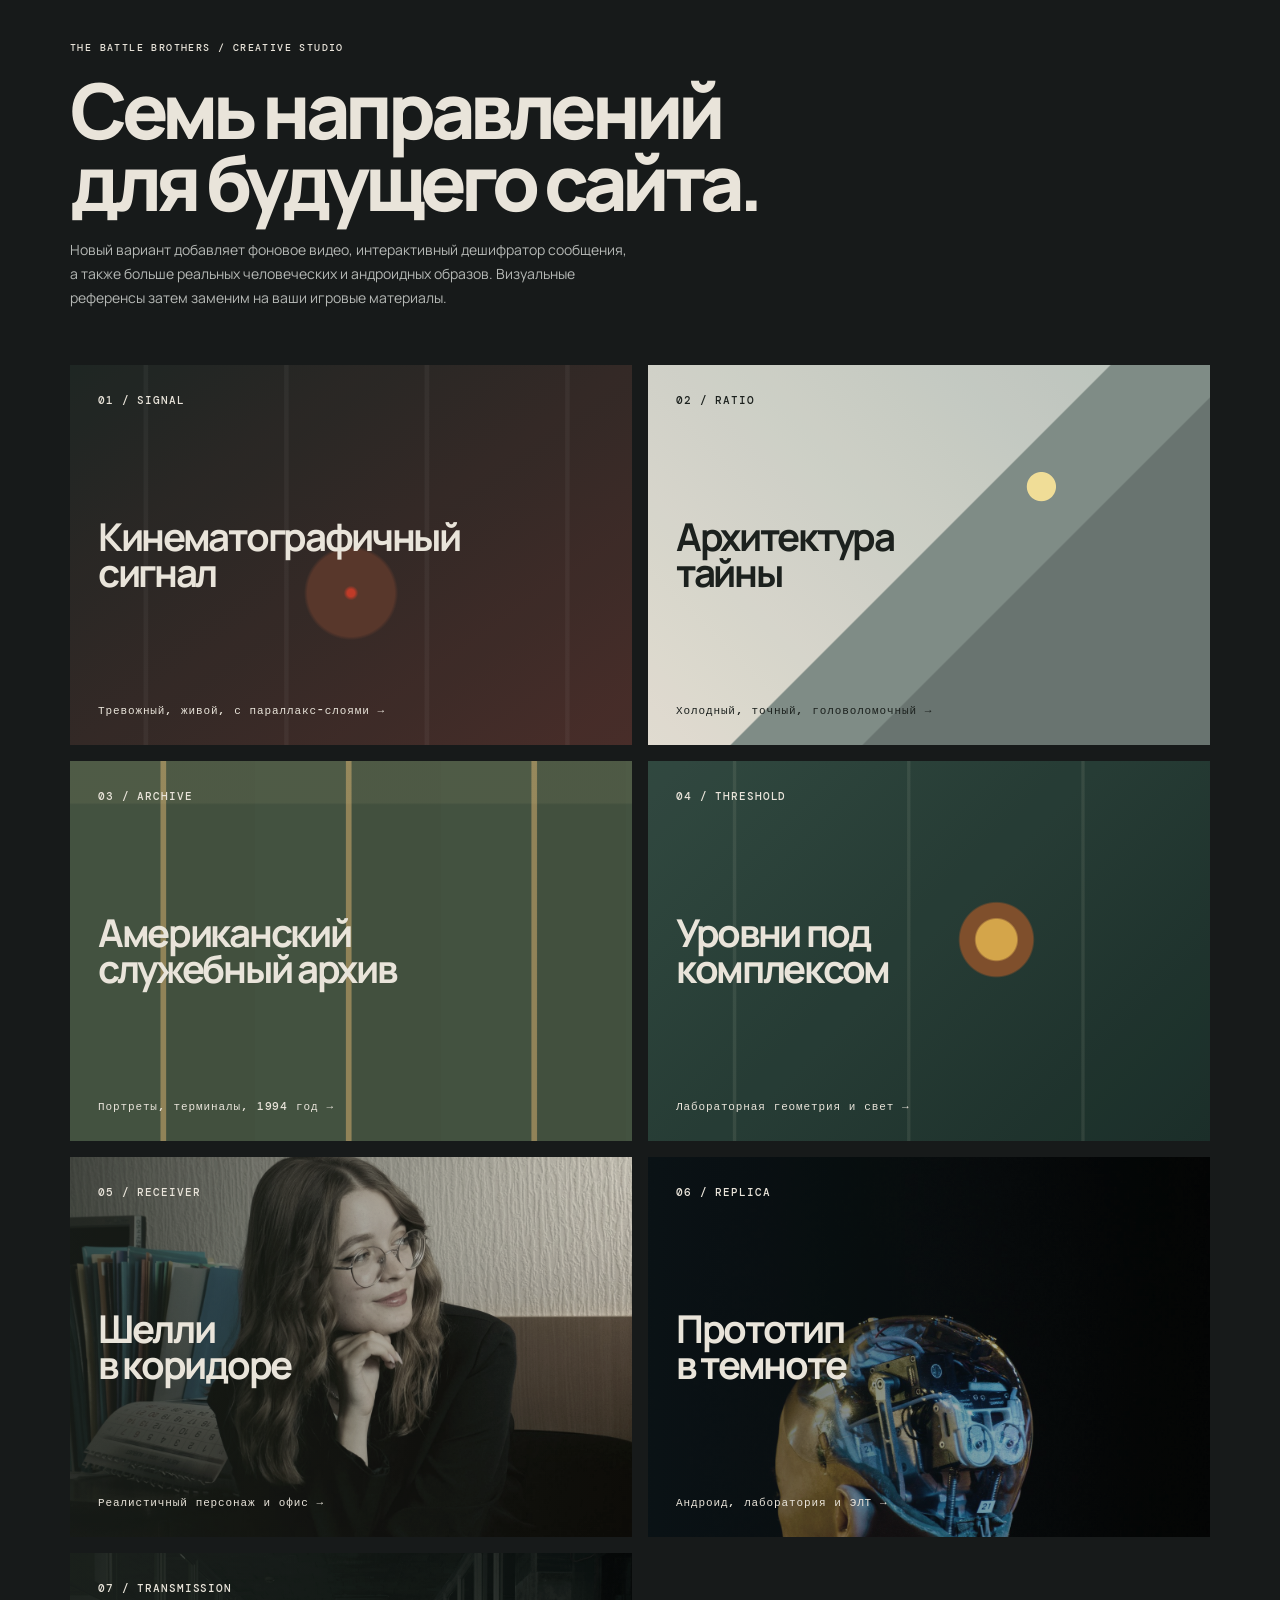
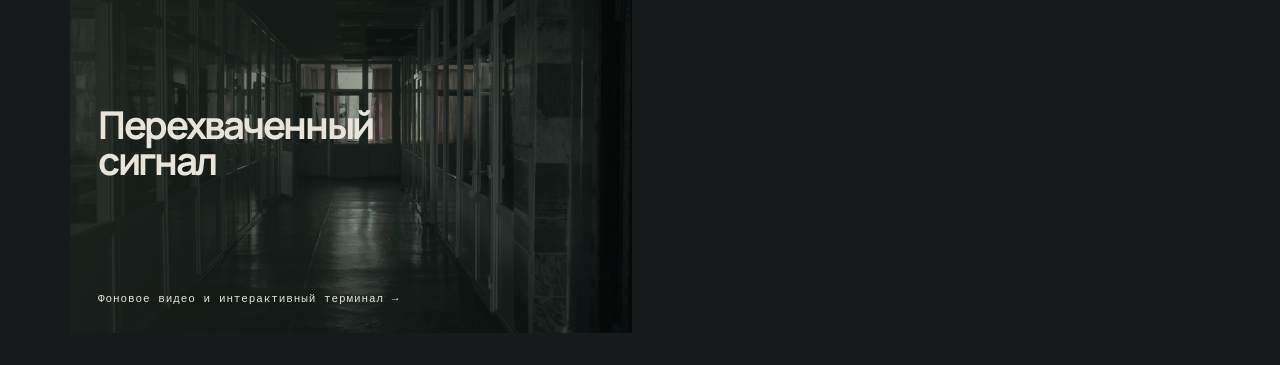
==== index.html @ 4add0824 "Initial commit" ====
<!doctype html>
<html lang="ru">
  <head>
    <meta charset="UTF-8" />
    <meta name="viewport" content="width=device-width, initial-scale=1.0" />
    <title>The Battle Brothers — варианты главной</title>
    <link rel="stylesheet" href="concepts.css" />
    <link rel="stylesheet" href="picker-v2.css" />
    <link rel="stylesheet" href="picker-real.css" />
  </head>
  <body class="choose-page">
    <main class="concept-picker">
      <p class="overline">THE BATTLE BROTHERS / CREATIVE STUDIO</p>
      <h1>Семь направлений<br />для будущего сайта.</h1>
      <p class="picker-copy">Новый вариант добавляет фоновое видео, интерактивный дешифратор сообщения, а также больше реальных человеческих и андроидных образов. Визуальные референсы затем заменим на ваши игровые материалы.</p>
      <div class="concept-cards">
        <a class="concept-card signal-card" href="concept-01.html"><span>01 / SIGNAL</span><strong>Кинематографичный<br />сигнал</strong><em>Тревожный, живой, с параллакс-слоями →</em></a>
        <a class="concept-card ratio-card" href="concept-02.html"><span>02 / RATIO</span><strong>Архитектура<br />тайны</strong><em>Холодный, точный, головоломочный →</em></a>
        <a class="concept-card archive-card" href="concept-03.html"><span>03 / ARCHIVE</span><strong>Американский<br />служебный архив</strong><em>Портреты, терминалы, 1994 год →</em></a>
        <a class="concept-card threshold-card" href="concept-04.html"><span>04 / THRESHOLD</span><strong>Уровни под<br />комплексом</strong><em>Лабораторная геометрия и свет →</em></a>
        <a class="concept-card shelley-card" href="concept-05.html"><span>05 / RECEIVER</span><strong>Шелли<br />в коридоре</strong><em>Реалистичный персонаж и офис →</em></a>
        <a class="concept-card android-card" href="concept-06.html"><span>06 / REPLICA</span><strong>Прототип<br />в темноте</strong><em>Андроид, лаборатория и ЭЛТ →</em></a>
        <a class="concept-card broadcast-card" href="concept-07.html"><span>07 / TRANSMISSION</span><strong>Перехваченный<br />сигнал</strong><em>Фоновое видео и интерактивный терминал →</em></a>
      </div>
    </main>
  </body>
</html>
---- concepts.css ----
@import url('https://fonts.googleapis.com/css2?family=DM+Mono:wght@400;500&family=Manrope:wght@400;500;600;700;800&family=Playfair+Display:ital,wght@0,600;0,700;1,600;1,700&display=swap');
:root{--paper:#e9e4da;--ink:#131516;--red:#e2442e;--muted:#8e908d;--line:rgba(255,255,255,.2)}*{box-sizing:border-box}html{scroll-behavior:smooth}body{margin:0;font-family:Manrope,Arial,sans-serif;background:#111;color:var(--paper)}a{text-decoration:none;color:inherit}.overline{font:500 10px/1.2 'DM Mono',monospace;letter-spacing:.14em;text-transform:uppercase}.choose-page{min-height:100vh;background:#171a1a;display:grid;place-items:center;padding:32px}.concept-picker{width:min(1140px,100%)}.concept-picker h1{font-size:clamp(40px,6vw,82px);line-height:.94;letter-spacing:-.07em;margin:20px 0;font-weight:800}.picker-copy{max-width:560px;color:#b5b8b5;line-height:1.7;font-size:14px}.concept-cards{display:grid;grid-template-columns:1fr 1fr;gap:16px;margin-top:55px}.concept-card{height:380px;padding:28px;display:flex;flex-direction:column;justify-content:space-between;position:relative;overflow:hidden;transition:transform .35s ease}.concept-card:hover{transform:translateY(-8px)}.concept-card:before{content:"";position:absolute;inset:0;opacity:.9;transition:transform .5s ease}.concept-card:hover:before{transform:scale(1.06)}.signal-card{background:#342623}.signal-card:before{background:radial-gradient(circle at 50% 60%,#cf3e29 0 1%,#5d392c 2% 12%,transparent 13%),repeating-linear-gradient(90deg,transparent 0 13%,#ffffff0c 13.2% 13.8%,transparent 14% 25%),linear-gradient(145deg,#1c2624,#4b2e2a)}.ratio-card{background:#d6d0c2;color:#1c211e}.ratio-card:before{background:radial-gradient(circle at 70% 32%,#f3df93 0 3%,transparent 3.2%),linear-gradient(135deg,transparent 0 49%,#768580 49.2% 63%,#5e6b68 63.2% 100%),linear-gradient(45deg,#e2ddd2,#b6c1bb)}.concept-card>*{position:relative;z-index:1}.concept-card span,.concept-card em{font:500 11px 'DM Mono',monospace;letter-spacing:.08em;font-style:normal}.concept-card strong{font-size:clamp(27px,3vw,45px);line-height:.94;letter-spacing:-.06em}.studio-nav{height:78px;position:absolute;z-index:10;left:0;right:0;top:0;padding:0 4vw;display:flex;align-items:center;justify-content:space-between;border-bottom:1px solid var(--line)}.wordmark{font:800 13px/.77 Manrope,sans-serif;letter-spacing:-.07em;position:relative}.wordmark span{font:500 7px/1 'DM Mono',monospace;letter-spacing:.18em;display:block;margin-bottom:3px}.wordmark i{font:400 6px Manrope;position:absolute;top:0;margin-left:3px}.studio-nav nav{display:flex;align-items:center;height:100%;gap:25px;font-size:11px;font-weight:700}.studio-nav nav>a,.dropdown button{border:0;background:transparent;color:inherit;font:inherit;cursor:pointer;padding:31px 0}.dropdown{height:100%;display:flex;align-items:center;position:relative}.dropdown button b{font-size:16px;font-weight:400;margin-left:5px}.drop-panel{position:absolute;top:70px;left:-18px;width:186px;padding:12px;background:#1c201f;border:1px solid #ffffff20;visibility:hidden;opacity:0;transform:translateY(-7px);transition:.2s}.dropdown:hover .drop-panel,.dropdown:focus-within .drop-panel{visibility:visible;opacity:1;transform:translateY(0)}.drop-panel a{display:flex;justify-content:space-between;padding:9px 8px;font:500 10px 'DM Mono',monospace;letter-spacing:.04em}.drop-panel a:hover{background:#ffffff12}.sub-item{margin:0 8px 5px;padding-left:9px;border-left:1px solid #e2442e}.sub-item a{font-size:9px;color:#ddd}.menu-toggle{display:none;background:transparent;border:0;color:inherit;font-size:22px}.signal{background:#111414}.signal-hero{height:100svh;min-height:680px;position:relative;overflow:hidden;background:radial-gradient(ellipse at 50% 75%,#5c342d 0%,#212525 29%,#111414 66%)}.noise{position:absolute;inset:0;opacity:.16;background-image:url("data:image/svg+xml,%3Csvg viewBox='0 0 160 160' xmlns='http://www.w3.org/2000/svg'%3E%3Cfilter id='n'%3E%3CfeTurbulence type='fractalNoise' baseFrequency='.95' numOctaves='3' stitchTiles='stitch'/%3E%3C/filter%3E%3Crect width='100%25' height='100%25' filter='url(%23n)' opacity='.7'/%3E%3C/svg%3E")}.signal-grid{position:absolute;inset:0;background:linear-gradient(90deg,transparent 49.85%,#c7d5c115 50%,transparent 50.15%),repeating-linear-gradient(90deg,transparent 0 12.4%,#d4d6d00c 12.5% 12.6%)}.office-frame{position:absolute;width:min(950px,82vw);height:68%;bottom:-2%;left:50%;transform:translateX(-50%);border:1px solid #cfddd32c;background:linear-gradient(#c4d5d30d 0 12%,transparent 12.6% 100%),repeating-linear-gradient(90deg,transparent 0 19%,#e0e9df12 19.1% 19.35%,transparent 19.45% 39%)}.office-frame span{position:absolute;background:#d7c17b}.office-frame span:nth-child(1),.office-frame span:nth-child(2){width:30%;height:3px;top:39%}.office-frame span:nth-child(1){left:0;transform:rotate(-11deg)}.office-frame span:nth-child(2){right:0;transform:rotate(11deg)}.office-frame span:nth-child(3),.office-frame span:nth-child(4){height:35%;width:3px;top:39%}.office-frame span:nth-child(3){left:17%}.office-frame span:nth-child(4){right:17%}.door-glow{position:absolute;left:50%;bottom:0;transform:translateX(-50%);width:min(290px,30vw);height:52%;background:radial-gradient(ellipse at center 74%,#e9cf9d 0%,#b96a4d 8%,#1c2222 46%,transparent 70%);filter:blur(6px)}.red-line{position:absolute;left:0;right:0;bottom:18%;height:2px;background:#ec3e2d;box-shadow:0 0 16px 3px #ef372a80}.hero-topline,.system-id{position:absolute;left:4vw;right:4vw;top:105px;display:flex;justify-content:space-between;font:500 9px 'DM Mono',monospace;letter-spacing:.1em;color:#ccc6b8}.signal-copy{position:absolute;z-index:2;top:50%;left:50%;width:min(840px,90vw);transform:translate(-50%,-43%);text-align:center}.signal-copy h1,.ratio-copy h1{font-size:clamp(78px,15vw,190px);line-height:.7;letter-spacing:-.1em;margin:20px 0 32px;font-weight:800}.signal-copy h1 i{font-family:'Playfair Display',serif;font-weight:600;color:#df4934}.hero-description{font-size:14px;margin-bottom:27px}.sharp-button{display:inline-flex;gap:42px;background:#e14630;padding:16px 18px 16px 22px;font:700 11px 'DM Mono',monospace;letter-spacing:.06em;transition:background .2s}.sharp-button:hover{background:#f0654e}.sharp-button b{font-size:17px;line-height:8px}.case-number{position:absolute;right:4vw;bottom:56px;text-align:right;font:500 9px/1.5 'DM Mono',monospace;color:#d8d4ca}.case-number strong{font-size:13px}.explore{position:absolute;bottom:44px;left:4vw;font:500 9px 'DM Mono',monospace;text-transform:uppercase;letter-spacing:.1em}.explore span{font-size:16px;margin-left:4px}.case-section{padding:130px 8vw 100px;background:#ded7ca;color:#1b1d1b}.case-section .overline{color:#c63e2e}.case-title{display:grid;grid-template-columns:1.2fr .8fr;gap:80px;align-items:end}.case-title h2,.studio-cta h2,.ratio-about h2,.ratio-contact h2{font-size:clamp(42px,6vw,88px);line-height:.91;letter-spacing:-.075em;margin:25px 0 0}.case-title h2 i,.studio-cta h2 i,.ratio-about h2 i,.ratio-contact h2 i{font-family:'Playfair Display',serif;font-weight:600}.case-title p{font-size:13px;line-height:1.8;margin:0;max-width:390px}.case-facts{display:grid;grid-template-columns:repeat(3,1fr);margin-top:110px;border-top:1px solid #1b1d1b44}.case-facts article{padding:20px 15px;border-right:1px solid #1b1d1b44;display:grid;gap:4px}.case-facts b{font-size:44px;letter-spacing:-.09em}.case-facts span{font:500 9px 'DM Mono',monospace;text-transform:uppercase}.signal-quote{padding:135px 6vw;text-align:center;background:#202625;color:#e8e0d3}.signal-quote p{font-size:clamp(27px,4vw,56px);letter-spacing:-.06em;line-height:1.08;margin:0}.signal-quote i{color:#df4d3a}.signal-quote span{display:block;margin-top:24px;color:#a7a9a1;font:500 10px 'DM Mono',monospace}.studio-cta{padding:125px 8vw;background:#b5c1b7;color:#1d211e}.studio-cta .sharp-button{margin-top:35px;background:#1d211e;color:#e7e0d5}.studio-cta .sharp-button:hover{background:#3b443d}footer{min-height:150px;padding:30px 4vw;background:#0f1211;display:flex;align-items:center;justify-content:space-between;color:#c8c8c3}footer p{font:400 9px/1.6 'DM Mono',monospace;color:#8b8e89}footer div{display:flex;gap:11px}footer div a{display:grid;place-items:center;width:31px;height:31px;border:1px solid #ffffff33;font:500 9px 'DM Mono',monospace}.ratio{background:#e6e0d4;color:#1b211e}.ratio .studio-nav{background:#e6e0d4cc;border-color:#1b211e28}.ratio .drop-panel{background:#e6e0d4;border-color:#1b211e22}.ratio-hero{height:100svh;min-height:700px;position:relative;overflow:hidden;background:radial-gradient(ellipse at 70% 28%,#edd99f 0 8%,transparent 8.5%),linear-gradient(160deg,#d8ded7 0 42%,#64726e 42.2% 100%)}.ratio-sun{position:absolute;width:45vw;height:45vw;min-width:390px;min-height:390px;right:-7vw;top:12%;border-radius:50%;border:1px solid #57686366;background:radial-gradient(circle,#f6e8ad 0 23%,#eece70 23.3% 25%,transparent 25.3%)}.ratio-architecture{position:absolute;inset:0;overflow:hidden}.building{position:absolute;bottom:0;background:linear-gradient(90deg,#263735 0 3%,#80928b 3.2% 6%,#354a48 6.2% 9%,#71817c 9.2% 12%,#314442 12.2% 100%);border-left:1px solid #a9b8ad77}.building.left{left:-5%;height:75%;width:33%;clip-path:polygon(0 10%,100% 0,100% 100%,0 100%)}.building.center{left:28%;height:54%;width:27%;background:linear-gradient(90deg,#2c3d3b,#9baba2 2% 5%,#344845 5.2% 95%,#9baba2 95.2% 98%,#2c3d3b);clip-path:polygon(12% 0,88% 0,100% 100%,0 100%)}.building.right{right:-8%;height:88%;width:45%;clip-path:polygon(28% 0,100% 13%,100% 100%,0 100%);background:repeating-linear-gradient(90deg,#263937 0 12%,#8d9d94 12.2% 13%,#435653 13.2% 25%)}.phi-mark{position:absolute;z-index:2;right:22%;top:27%;font:600 clamp(190px,31vw,470px)/.5 'Playfair Display',serif;color:#e9e3d5b8}.system-id{display:block;color:#2e3835}.ratio-copy{position:absolute;z-index:3;left:8vw;top:51%;transform:translateY(-40%)}.ratio-copy h1{font-size:clamp(75px,12vw,160px);color:#1d2724;margin:18px 0 22px}.ratio-copy h1 span{font-family:'Playfair Display',serif;font-weight:600;color:#db5c40}.ratio-copy>p:not(.overline){font-size:14px;line-height:1.65;margin-bottom:29px}.orb-button{display:inline-flex;align-items:center;gap:27px;border:1px solid #253430;padding:13px 14px 13px 18px;font:500 10px 'DM Mono',monospace;letter-spacing:.06em;transition:.2s}.orb-button b{font-size:19px;font-weight:400}.orb-button:hover{background:#1d2926;color:#ece8dc}.ratio-side{position:absolute;right:4vw;bottom:43px;z-index:3;text-align:right;font:500 12px/1.4 'DM Mono',monospace}.ratio-side span{font-size:8px}.ratio-about{padding:125px 8vw 100px;background:#e6e0d4}.ratio-about .overline{color:#667b74}.ratio-about h2{max-width:900px}.ratio-columns{display:grid;grid-template-columns:1fr 1fr;gap:80px;max-width:850px;margin:75px 0 0 auto}.ratio-columns p{font-size:13px;line-height:1.9;margin:0}.choice-grid{display:grid;grid-template-columns:repeat(3,1fr);background:#1c2927;color:#e7e1d3}.choice-grid article{min-height:310px;padding:37px;border-right:1px solid #e7e1d333;display:flex;flex-direction:column}.choice-grid span{font:500 10px 'DM Mono',monospace;color:#e5be74}.choice-grid h3{font-size:33px;line-height:.9;letter-spacing:-.06em;margin:auto 0 14px}.choice-grid p{font-size:12px;line-height:1.7;color:#c0c5bb;margin:0;max-width:230px}.ratio-contact{min-height:520px;padding:100px 8vw;position:relative;background:#9ca9a1;overflow:hidden}.phi-small{position:absolute;right:7%;bottom:-13%;font:600 450px/.8 'Playfair Display',serif;color:#d9d7c878}.ratio-contact>*:not(.phi-small){position:relative;z-index:1}.ratio-contact .orb-button{margin-top:30px}.ratio footer{background:#e6e0d4;color:#1b211e;border-top:1px solid #1b211e33}.ratio footer p{color:#57605b}.ratio footer div a{border-color:#1b211e44}
@media(max-width:760px){.concept-cards{grid-template-columns:1fr}.concept-card{height:270px}.studio-nav{height:64px;padding:0 20px}.studio-nav nav{display:none}.studio-nav nav.mobile-open{display:flex;position:absolute;left:0;right:0;top:63px;height:auto;padding:16px 20px 20px;background:#171a1a;flex-direction:column;align-items:flex-start;gap:0;border-bottom:1px solid #ffffff24}.studio-nav nav.mobile-open>a,.studio-nav nav.mobile-open .dropdown button{padding:11px 0;font-size:13px}.studio-nav nav.mobile-open .dropdown{height:auto;display:block}.studio-nav nav.mobile-open .drop-panel{left:90px;top:0}.ratio .studio-nav nav.mobile-open{background:#e6e0d4}.menu-toggle{display:block}.signal-hero,.ratio-hero{min-height:680px}.hero-topline{top:85px;font-size:7px}.hero-topline span:last-child{display:none}.signal-copy{top:49%;width:90vw}.signal-copy h1,.ratio-copy h1{font-size:23vw}.case-number{bottom:62px}.case-title,.ratio-columns{grid-template-columns:1fr;gap:30px}.case-facts{margin-top:70px}.case-facts b{font-size:31px}.case-facts article{padding:15px 8px}.case-facts span{font-size:7px}.signal-quote{padding:100px 20px}.ratio-copy{left:7vw;top:49%}.ratio-side{bottom:25px}.ratio-about{padding:90px 7vw}.choice-grid{grid-template-columns:1fr}.choice-grid article{min-height:200px;border-right:0;border-bottom:1px solid #e7e1d333}.ratio-contact{min-height:430px;padding:85px 7vw}.phi-small{font-size:330px;right:-15%}footer{padding:26px 20px;gap:16px;align-items:flex-start;flex-direction:column}.office-frame{width:110vw}.ratio-sun{right:-40vw}}
---- picker-v2.css ----
.archive-card{background:#3e493d}.archive-card:before{background:linear-gradient(180deg,#d8c88d16 0 11%,transparent 11.5%),repeating-linear-gradient(90deg,#445341 0 16%,#9b8a5c 16.2% 17%,#43513f 17.2% 33%)}.threshold-card{background:#30463f}.threshold-card:before{background:radial-gradient(circle at 62% 47%,#e6b04c 0 5%,#88502b 5.5% 9%,transparent 9.5%),repeating-linear-gradient(90deg,transparent 0 15%,#d6d7bc1c 15.2% 15.6%,transparent 15.8% 31%),linear-gradient(135deg,#314940,#192c27)}
---- picker-real.css ----
.shelley-card{background:#27352d}.shelley-card:before{background:linear-gradient(90deg,#102019b5,transparent),url('assets/shelley-reference.jpg') 70% 48%/cover;filter:saturate(.5) sepia(.2)}.android-card{background:#11222a}.android-card:before{background:linear-gradient(90deg,#0b181eb5,transparent),url('assets/android-reference.jpg') 64% 38%/cover;filter:saturate(.7)}
.broadcast-card{background:#26372e}.broadcast-card:before{background:linear-gradient(90deg,#102119c9,transparent),url('assets/office-corridor.jpg') center/cover;filter:saturate(.45) sepia(.22)}
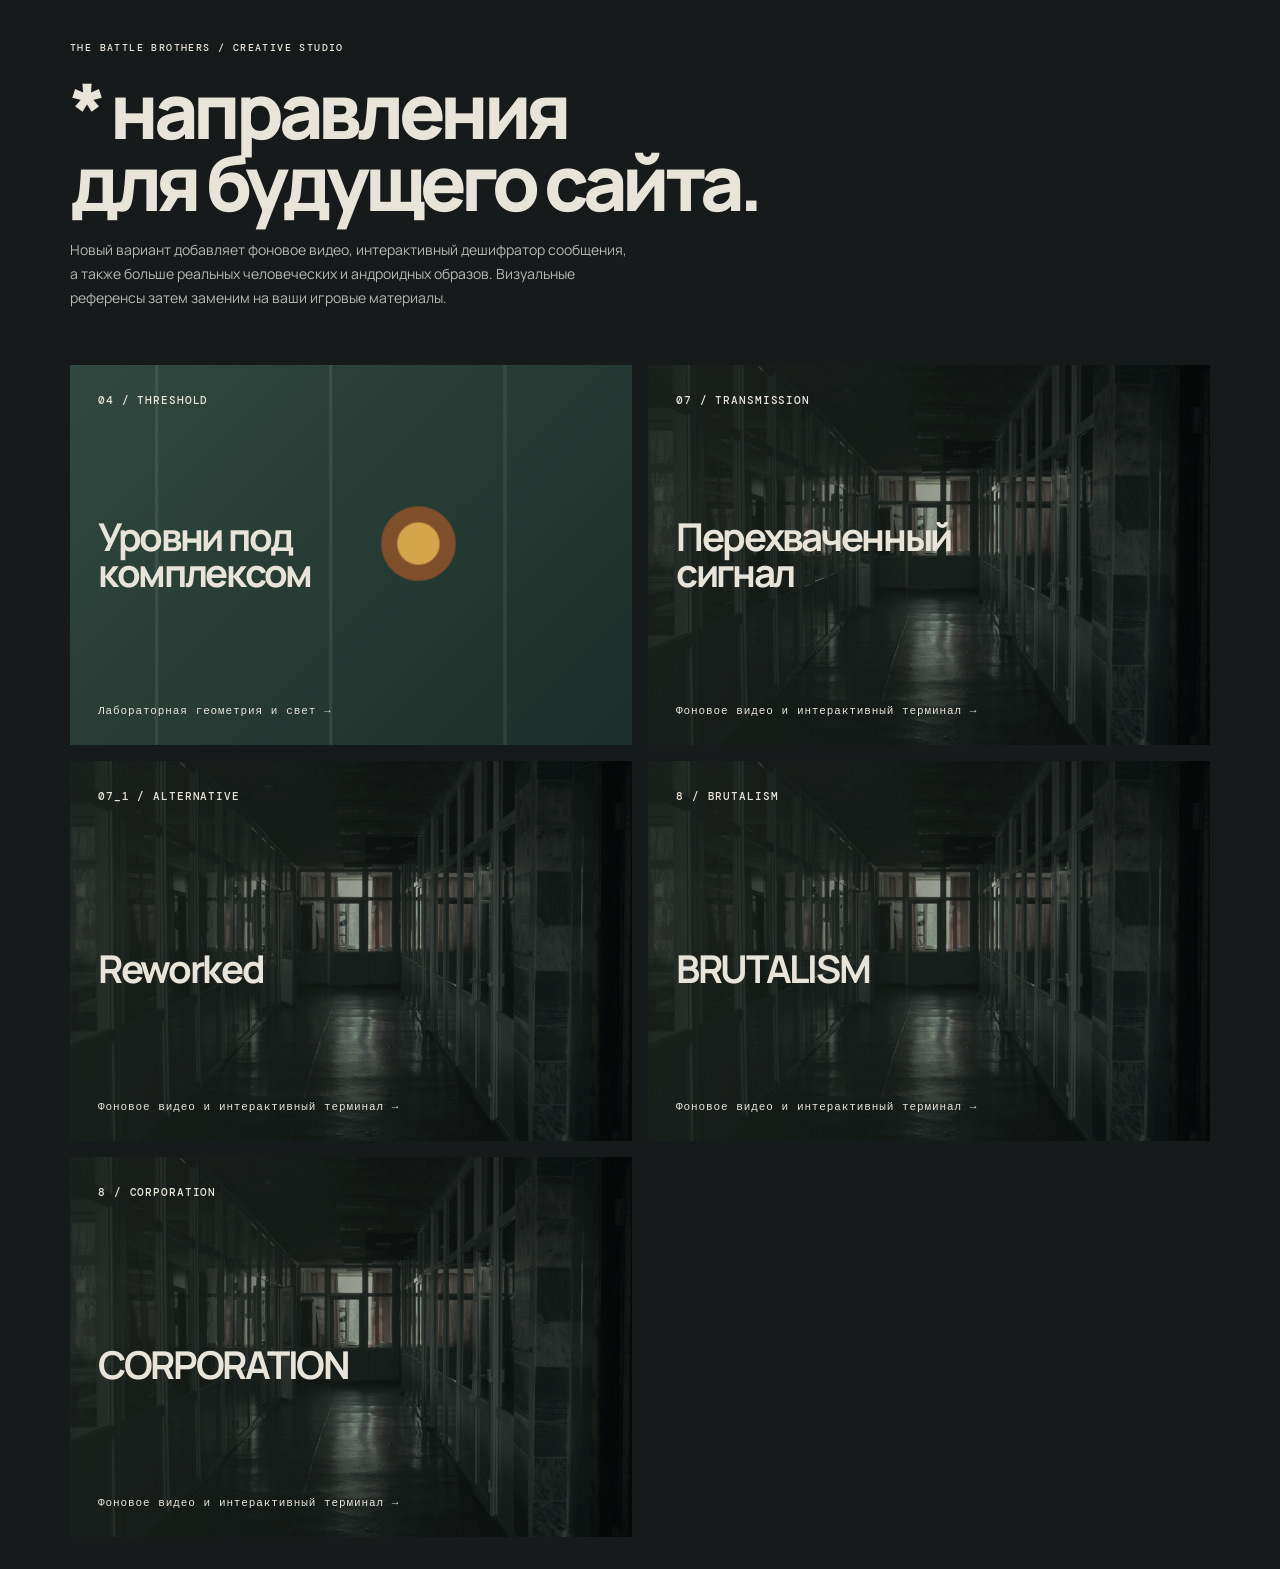
==== commit e40e3a36: "new concepts of future site" ====
--- a/index.html
+++ b/index.html
@@ -11,16 +11,14 @@
   <body class="choose-page">
     <main class="concept-picker">
       <p class="overline">THE BATTLE BROTHERS / CREATIVE STUDIO</p>
-      <h1>Семь направлений<br />для будущего сайта.</h1>
+      <h1>* направления<br />для будущего сайта.</h1>
       <p class="picker-copy">Новый вариант добавляет фоновое видео, интерактивный дешифратор сообщения, а также больше реальных человеческих и андроидных образов. Визуальные референсы затем заменим на ваши игровые материалы.</p>
       <div class="concept-cards">
-        <a class="concept-card signal-card" href="concept-01.html"><span>01 / SIGNAL</span><strong>Кинематографичный<br />сигнал</strong><em>Тревожный, живой, с параллакс-слоями →</em></a>
-        <a class="concept-card ratio-card" href="concept-02.html"><span>02 / RATIO</span><strong>Архитектура<br />тайны</strong><em>Холодный, точный, головоломочный →</em></a>
-        <a class="concept-card archive-card" href="concept-03.html"><span>03 / ARCHIVE</span><strong>Американский<br />служебный архив</strong><em>Портреты, терминалы, 1994 год →</em></a>
         <a class="concept-card threshold-card" href="concept-04.html"><span>04 / THRESHOLD</span><strong>Уровни под<br />комплексом</strong><em>Лабораторная геометрия и свет →</em></a>
-        <a class="concept-card shelley-card" href="concept-05.html"><span>05 / RECEIVER</span><strong>Шелли<br />в коридоре</strong><em>Реалистичный персонаж и офис →</em></a>
-        <a class="concept-card android-card" href="concept-06.html"><span>06 / REPLICA</span><strong>Прототип<br />в темноте</strong><em>Андроид, лаборатория и ЭЛТ →</em></a>
         <a class="concept-card broadcast-card" href="concept-07.html"><span>07 / TRANSMISSION</span><strong>Перехваченный<br />сигнал</strong><em>Фоновое видео и интерактивный терминал →</em></a>
+        <a class="concept-card broadcast-card" href="concept-07_1.html"><span>07_1 / ALTERNATIVE</span><strong><br />Reworked</strong><em>Фоновое видео и интерактивный терминал →</em></a>
+        <a class="concept-card broadcast-card" href="concept-08.html"><span>8 / BRUTALISM</span><strong><br />BRUTALISM</strong><em>Фоновое видео и интерактивный терминал →</em></a>
+        <a class="concept-card broadcast-card" href="concept-09.html"><span>8 / CORPORATION</span><strong><br />CORPORATION</strong><em>Фоновое видео и интерактивный терминал →</em></a>
       </div>
     </main>
   </body>
